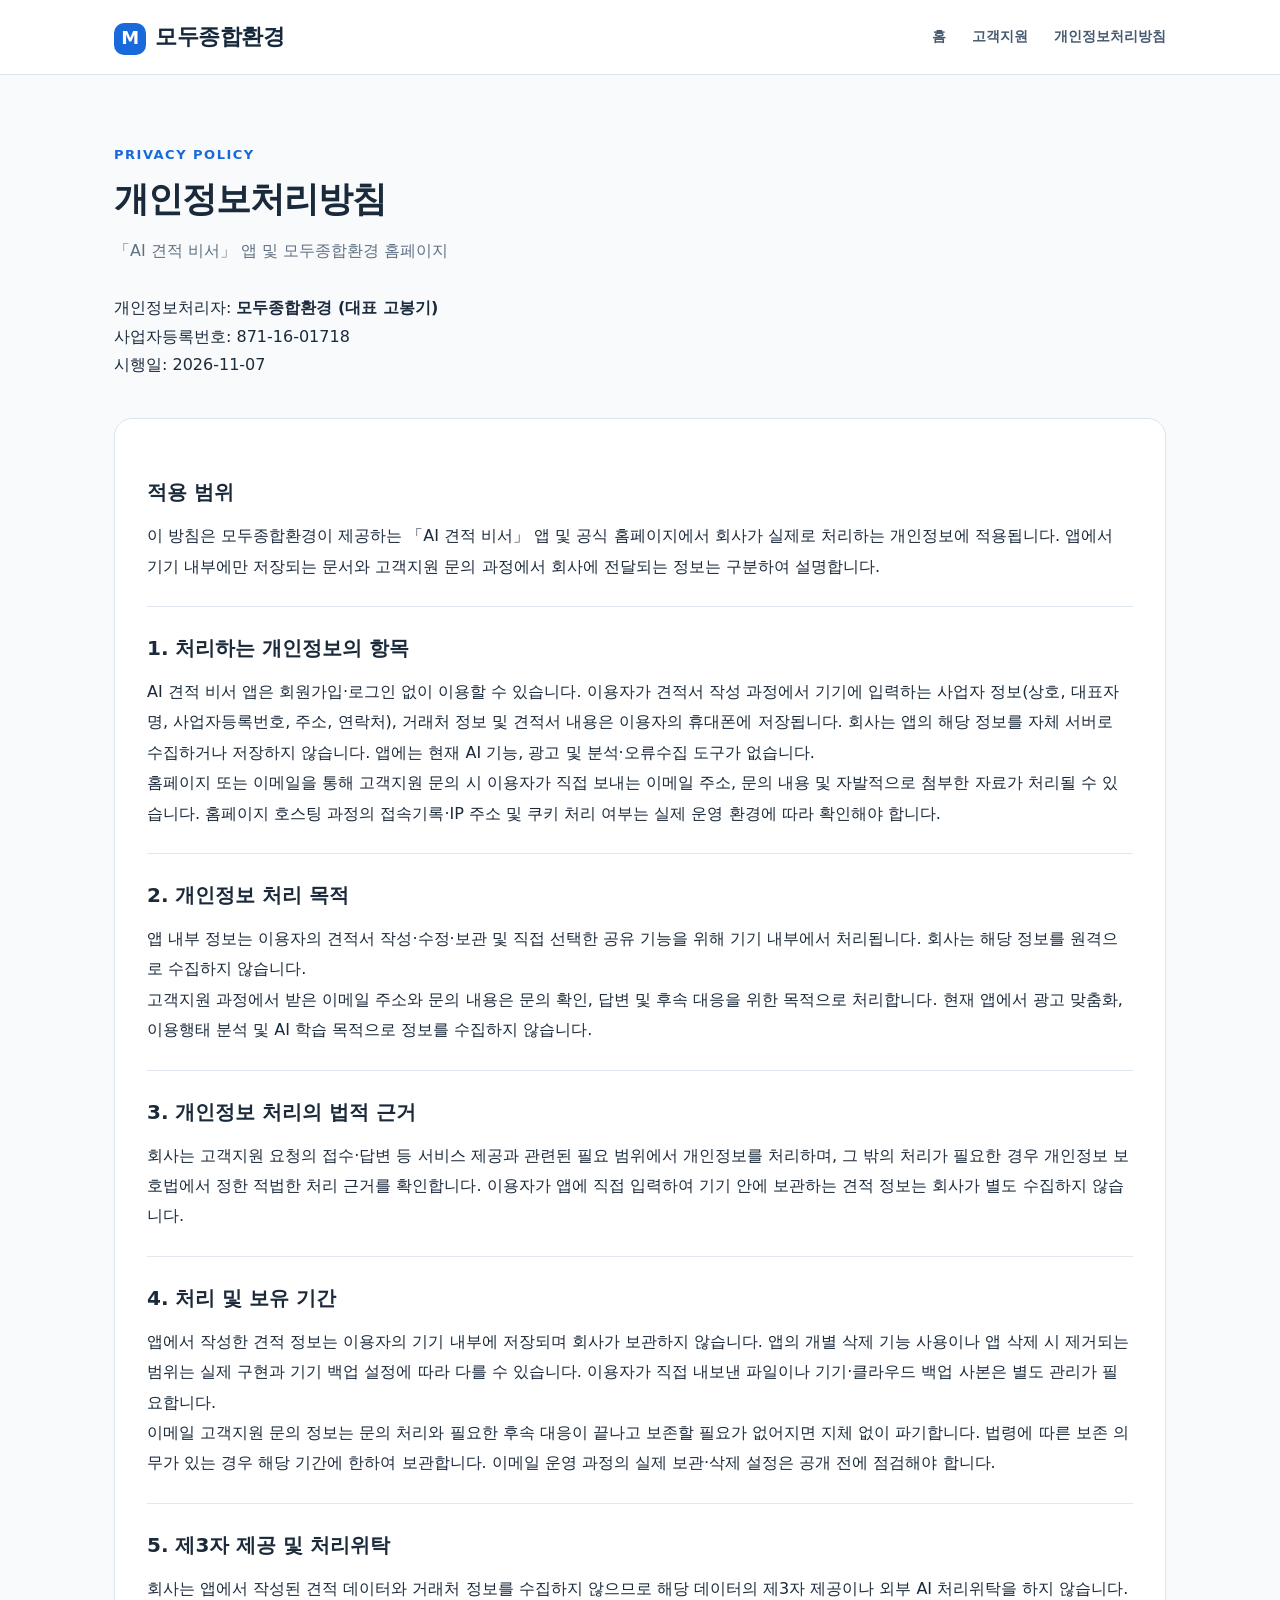
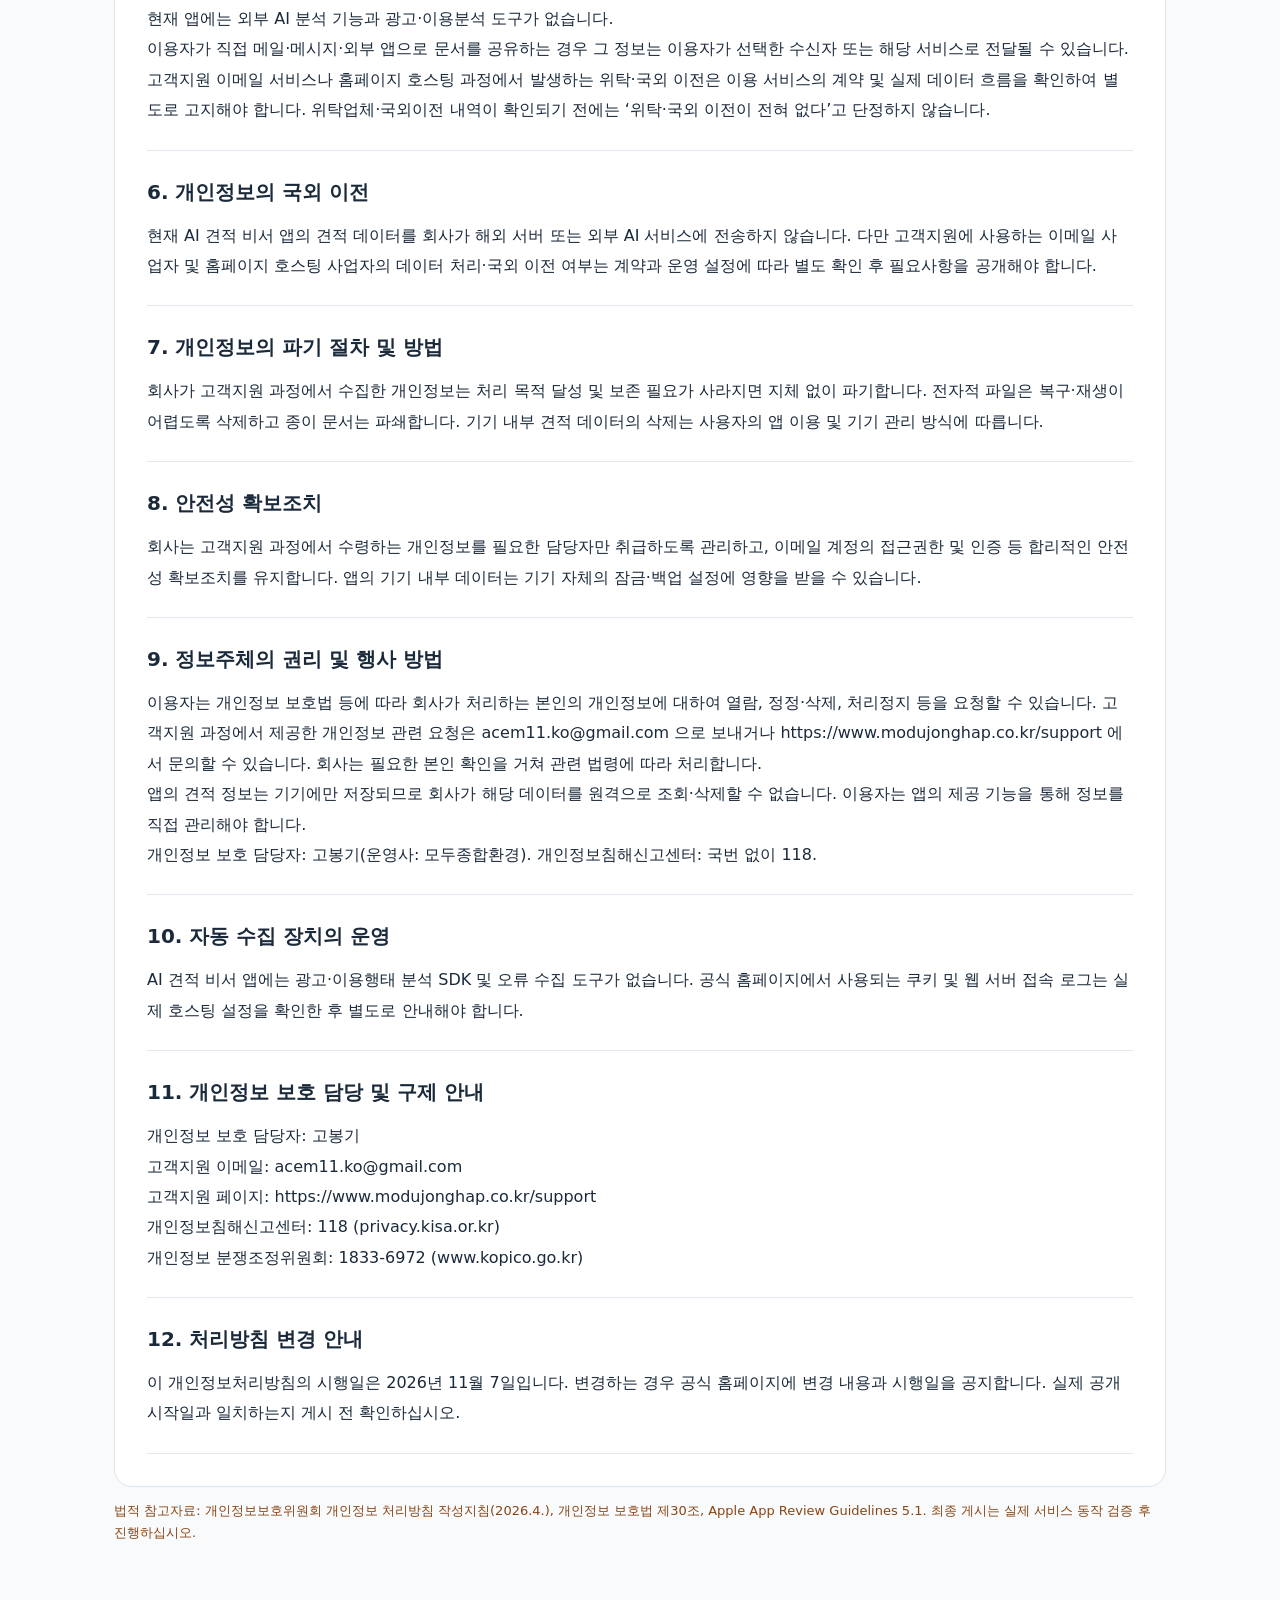
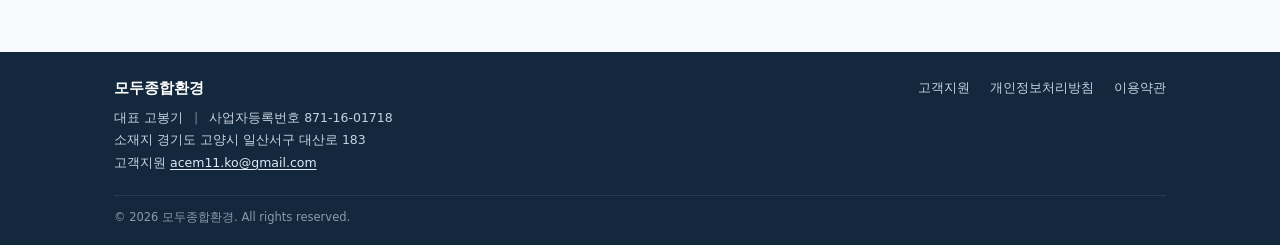
==== privacy/index.html @ b10fe16c "feat: Initialize modoo company site" ====
<!doctype html><html lang="ko"><head><meta charset="utf-8"><meta name="viewport" content="width=device-width,initial-scale=1"><title>개인정보처리방침 | AI 견적 비서</title><link rel="stylesheet" href="../styles.css"><style>.privacy-section{padding:24px 0;border-bottom:1px solid #e2e8f0}.privacy-section h2{font-size:20px;margin:0 0 12px}.privacy-text{white-space:pre-line;line-height:1.9;overflow-wrap:anywhere}.privacy-top{margin-top:24px}.privacy-status{font-size:13px;color:#8b4513}.privacy-meta{padding:14px 0;line-height:1.8}</style></head><body><header class="site-header"><div class="wrap header-inner"><a class="brand" href="../"><span class="brand-mark">M</span><span data-brand></span></a><nav class="nav"><a href="../">홈</a><a href="../support/">고객지원</a><a href="./">개인정보처리방침</a></nav></div></header><main class="page"><div class="wrap"><span class="eyebrow">PRIVACY POLICY</span><h1>개인정보처리방침</h1><p class="lead">「<span data-field="appName"></span>」 앱 및 모두종합환경 홈페이지</p><div class="privacy-meta">개인정보처리자: <strong data-field="privacyController"></strong><br>사업자등록번호: <span data-field="registrationNumber"></span><br>시행일: <span data-field="privacyEffectiveDate"></span></div><div class="notice" data-setup-warning><strong>게시 전 검토가 필요한 초안입니다.</strong> 고객지원 이메일·웹 호스팅의 개인정보 처리와 앱 삭제·백업 동작을 게시 전에 확인해야 합니다. 확인되지 않은 정책을 사실로 공표하지 마세요.</div><div class="panel privacy-top"><section class="privacy-section"><h2>적용 범위</h2><div class="privacy-text" data-field="privacyScope"></div></section><section class="privacy-section"><h2>1. 처리하는 개인정보의 항목</h2><div class="privacy-text" data-field="privacyCollected"></div></section><section class="privacy-section"><h2>2. 개인정보 처리 목적</h2><div class="privacy-text" data-field="privacyPurpose"></div></section><section class="privacy-section"><h2>3. 개인정보 처리의 법적 근거</h2><div class="privacy-text" data-field="privacyBasis"></div></section><section class="privacy-section"><h2>4. 처리 및 보유 기간</h2><div class="privacy-text" data-field="privacyRetention"></div></section><section class="privacy-section"><h2>5. 제3자 제공 및 처리위탁</h2><div class="privacy-text" data-field="privacyThirdParties"></div></section><section class="privacy-section"><h2>6. 개인정보의 국외 이전</h2><div class="privacy-text" data-field="privacyOverseas"></div></section><section class="privacy-section"><h2>7. 개인정보의 파기 절차 및 방법</h2><div class="privacy-text" data-field="privacyDestruction"></div></section><section class="privacy-section"><h2>8. 안전성 확보조치</h2><div class="privacy-text" data-field="privacySecurity"></div></section><section class="privacy-section"><h2>9. 정보주체의 권리 및 행사 방법</h2><div class="privacy-text" data-field="privacyRights"></div></section><section class="privacy-section"><h2>10. 자동 수집 장치의 운영</h2><div class="privacy-text" data-field="privacyCookies"></div></section><section class="privacy-section"><h2>11. 개인정보 보호 담당 및 구제 안내</h2><div class="privacy-text" data-field="privacyOfficer"></div></section><section class="privacy-section"><h2>12. 처리방침 변경 안내</h2><div class="privacy-text" data-field="privacyChanges"></div></section></div><p class="privacy-status">법적 참고자료: 개인정보보호위원회 개인정보 처리방침 작성지침(2026.4.), 개인정보 보호법 제30조, Apple App Review Guidelines 5.1. 최종 게시는 실제 서비스 동작 검증 후 진행하십시오.</p></div></main><footer class="footer compact-footer"><div class="wrap"><div class="footer-flex"><div class="footer-company"><strong data-brand></strong><p>대표 <span data-field="representative"></span> <span class="footer-sep">|</span> 사업자등록번호 <span data-field="registrationNumber"></span></p><p>소재지 <span data-field="location"></span></p><p>고객지원 <a href="mailto:acem11.ko@gmail.com">acem11.ko@gmail.com</a></p></div><nav class="footer-links" aria-label="하단 메뉴"><a href="../support/">고객지원</a><a href="../privacy/">개인정보처리방침</a><a href="../terms/">이용약관</a></nav></div><div class="footer-copy">© <span data-year></span> <span data-brand></span>. All rights reserved.</div></div></footer><script src="../config.js"></script><script src="../app.js"></script><script>window.addEventListener('DOMContentLoaded',function(){const s=window.SITE_CONFIG||{};const requires=Object.keys(s).some(k=>k.startsWith('privacy')&&typeof s[k]==='string'&&(/\[확인 필요|\[.*입력 필요/.test(s[k])));document.querySelectorAll('[data-setup-warning]').forEach(e=>e.hidden=!(requires||!s.supportEmail||!s.privacyEffectiveDate));});</script></body></html>
---- styles.css ----
:root{--navy:#15283c;--ink:#1b2a3b;--muted:#617183;--line:#dce4ec;--blue:#1769dc;--pale:#edf5ff;--bg:#f8fafc;--white:#fff;--radius:18px}*{box-sizing:border-box}html{scroll-behavior:smooth}body{margin:0;font-family:Pretendard,'Apple SD Gothic Neo','Malgun Gothic',system-ui,sans-serif;color:var(--ink);background:var(--bg);line-height:1.7}a{color:inherit;text-decoration:none}.wrap{max-width:1100px;margin:auto;padding:0 24px}.site-header{background:white;border-bottom:1px solid var(--line);position:sticky;top:0;z-index:10}.header-inner{display:flex;align-items:center;justify-content:space-between;min-height:74px;gap:20px}.brand{font-size:22px;font-weight:800;letter-spacing:-.5px;color:var(--navy)}.brand-mark{display:inline-flex;align-items:center;justify-content:center;width:32px;height:32px;border-radius:10px;background:var(--blue);color:#fff;margin-right:9px;font-size:18px}.nav{display:flex;gap:26px;font-size:14px;font-weight:650;color:#465b70}.nav a:hover,.footer a:hover{color:var(--blue)}.hero{background:linear-gradient(125deg,#eaf3ff 0%,#fff 70%);padding:100px 0 92px}.eyebrow{font-weight:800;color:var(--blue);font-size:13px;letter-spacing:1.5px;text-transform:uppercase}.hero h1{font-size:clamp(35px,5vw,58px);line-height:1.22;letter-spacing:-2px;margin:17px 0 22px}.hero p{max-width:640px;font-size:18px;color:#53687c}.actions{display:flex;flex-wrap:wrap;gap:12px;margin-top:29px}.btn{display:inline-block;padding:12px 23px;border-radius:11px;background:var(--blue);color:#fff;font-weight:700;font-size:14px}.btn.secondary{background:white;color:var(--navy);border:1px solid var(--line)}.section{padding:72px 0}.section h2,.page h1{font-size:clamp(26px,4vw,35px);letter-spacing:-1px;line-height:1.3;margin:10px 0 14px}.lead{color:var(--muted);max-width:700px;margin-top:0}.cards{display:grid;grid-template-columns:repeat(3,1fr);gap:18px;margin-top:28px}.card{background:white;border:1px solid var(--line);border-radius:var(--radius);padding:27px}.card .symbol{font-size:26px;margin-bottom:12px}.card h3{font-size:18px;margin:2px 0 7px}.card p{font-size:14px;color:var(--muted);margin:0}.band{background:#eaf3ff;border-radius:22px;padding:40px;display:flex;align-items:center;justify-content:space-between;gap:26px}.band h2{margin:0 0 10px}.band p{margin:0;color:#53687c}.page{padding:65px 0 95px;min-height:65vh}.panel{background:#fff;border:1px solid var(--line);border-radius:var(--radius);padding:32px;margin-top:26px}.meta{display:grid;grid-template-columns:190px 1fr;gap:0}.meta dt,.meta dd{padding:15px 0;margin:0;border-bottom:1px solid var(--line);font-size:15px}.meta dt{color:var(--muted)}.meta dd{font-weight:600;overflow-wrap:anywhere}.notice{border-left:4px solid #df9b2d;background:#fff9ed;padding:16px 18px;color:#775319;border-radius:8px;font-size:14px}.item{padding:20px 0;border-bottom:1px solid var(--line)}.item:last-child{border:0}.item h3{font-size:17px;margin:0 0 8px}.item p{margin:0;color:#52677b;white-space:pre-line;overflow-wrap:anywhere}.footer{background:#13283d;color:#c7d2df;padding:38px 0;font-size:13px}.footer-flex{display:flex;justify-content:space-between;flex-wrap:wrap;gap:25px}.footer strong{display:block;color:#fff;font-size:18px;margin-bottom:10px}.footer p{margin:4px 0}.footer-links{display:flex;gap:20px;flex-wrap:wrap}.muted{color:var(--muted)}.status{color:#a26216}.contact-value{overflow-wrap:anywhere}@media(max-width:700px){.header-inner{flex-direction:column;align-items:flex-start;padding:17px 0;gap:10px}.nav{gap:16px;flex-wrap:wrap;font-size:13px}.hero{padding:72px 0}.cards{grid-template-columns:1fr}.band{display:block;padding:25px}.band .btn{margin-top:18px}.meta{grid-template-columns:1fr}.meta dt{border:0;padding-bottom:0}.meta dd{padding-top:3px}.page{padding:38px 0 65px}.panel{padding:24px}}

/* App intro section — 2026-11-07 */
.app-showcase{padding:88px 0 78px;background:linear-gradient(136deg,#edf5ff 0%,#fff 63%,#eaf3ff 100%);border-top:1px solid #e3edfa}
.app-hero-grid{display:grid;grid-template-columns:1.1fr .9fr;align-items:center;gap:65px}
.app-copy h2{font-size:clamp(35px,4.5vw,53px);line-height:1.28;letter-spacing:-2px;margin:15px 0 21px}
.app-copy h2 em{font-style:normal;color:#1769dc}
.app-lead{font-size:18px;color:#455b70;line-height:1.9;margin:0 0 13px}
.app-note{font-size:13px;color:#77879a;line-height:1.75;margin:0}
.app-pill{display:inline-block;background:#dceafe;border:1px solid #bfd6fc;color:#2258a6;border-radius:99px;padding:5px 14px;font-size:13px;font-weight:750;margin-top:20px}
.app-hero-actions{display:flex;gap:11px;flex-wrap:wrap;margin-top:25px}
.plan-key{display:flex;gap:22px;flex-wrap:wrap;margin-top:26px;font-size:13px;color:#62758b}
.plan-key>span{display:flex;gap:8px;align-items:center}
.chip{font-size:11px;font-weight:850;letter-spacing:.2px;padding:5px 9px;border-radius:7px;display:inline-block;white-space:nowrap}
.chip.free{background:#e8f3ee;color:#267451}.chip.pro{background:#fff1d3;color:#925f02}
.hero-visual{background:#fff;border:1px solid #dce7f3;border-radius:24px;padding:17px;box-shadow:0 24px 62px #233d6820;transform:rotate(1deg)}
.visual-topline{font-size:13px;font-weight:800;color:#273e5a;padding:2px 6px 13px}.visual-mini{float:right;color:#8ca1b5;font-size:11px;font-weight:500}
.mini-dot{display:inline-block;background:#377bd6;border-radius:50%;width:8px;height:8px;margin-right:7px}
.hero-visual img{width:100%;height:330px;object-fit:contain;display:block;border-radius:12px;background:#f7f9fc}
.visual-caption{padding:12px 6px 0;color:#63778d;font-size:12px;text-align:center}
.app-benefits{background:#fff}.section-heading{text-align:center;margin-bottom:33px}.section-heading .lead{margin:0 auto}.accent{color:#1769dc}
.feature-grid{display:grid;grid-template-columns:repeat(4,minmax(0,1fr));gap:19px}
.feature-card{background:#fff;border:1px solid #e2e8f1;border-radius:18px;overflow:hidden;box-shadow:0 6px 24px #203a600a;transition:transform .2s ease,box-shadow .2s ease}
.feature-card:hover{transform:translateY(-3px);box-shadow:0 14px 34px #203a6018}
.feature-img{height:196px;background:#f1f5fb;overflow:hidden}.feature-img img{width:100%;height:100%;object-fit:cover;object-position:center 35%}
.feature-text{padding:21px}.feature-top{display:flex;align-items:center;justify-content:space-between;gap:5px}.step{font-size:14px;font-weight:800;color:#1769dc}
.feature-text h3{margin:13px 0 10px;font-size:19px;letter-spacing:-.5px}.feature-text p{font-size:13px;line-height:1.85;color:#65768b;margin:0}
.action-card{display:flex;align-items:center;background:#1e3a5b;border-color:#1e3a5b;color:white}.action-card .feature-text{padding:26px}.action-card .eyebrow{color:#9ac7ff}.action-card h3{font-size:22px}.action-card p{color:#d1deee}.action-card .btn{display:block;background:white;color:#173b6a;margin-top:21px;text-align:center}.action-card .email-plain{display:block;margin-top:15px;font-size:12px;color:#d1deee;overflow-wrap:anywhere}
.app-footnote{margin-top:22px;color:#8390a1;font-size:12px}
@media(max-width:1050px){.feature-grid{grid-template-columns:repeat(2,minmax(0,1fr))}.app-hero-grid{gap:25px}.hero-visual img{height:285px}}
@media(max-width:700px){.app-showcase{padding:52px 0}.app-hero-grid{grid-template-columns:1fr;gap:27px}.app-copy h2{font-size:34px;letter-spacing:-1px}.app-lead{font-size:16px}.hero-visual{transform:none}.feature-grid{grid-template-columns:1fr}.feature-img{height:220px}.section-heading{text-align:left}.section-heading .lead{margin:0}}

/* Compact, accessible legal footer */
.compact-footer{padding:26px 0 18px;font-size:12.5px;line-height:1.65}
.compact-footer .footer-flex{align-items:flex-start;gap:18px 32px}
.compact-footer .footer-company strong{font-size:15px;line-height:1.45;margin-bottom:8px;font-weight:750}
.compact-footer .footer-company p{margin:2px 0;color:#c7d2df}
.compact-footer .footer-company a{color:#e1eaf6;text-decoration:underline;text-underline-offset:2px}
.compact-footer .footer-sep{opacity:.55;margin:0 7px}
.compact-footer .footer-links{gap:10px 20px;font-size:12.5px}
.compact-footer .footer-copy{font-size:11.5px;opacity:.67;border-top:1px solid rgba(255,255,255,.14);padding-top:12px;margin-top:19px}
@media(max-width:700px){.compact-footer{padding:24px 0 16px}.compact-footer .footer-flex{display:block}.compact-footer .footer-links{margin-top:16px}.compact-footer .footer-company p{font-size:12px}}
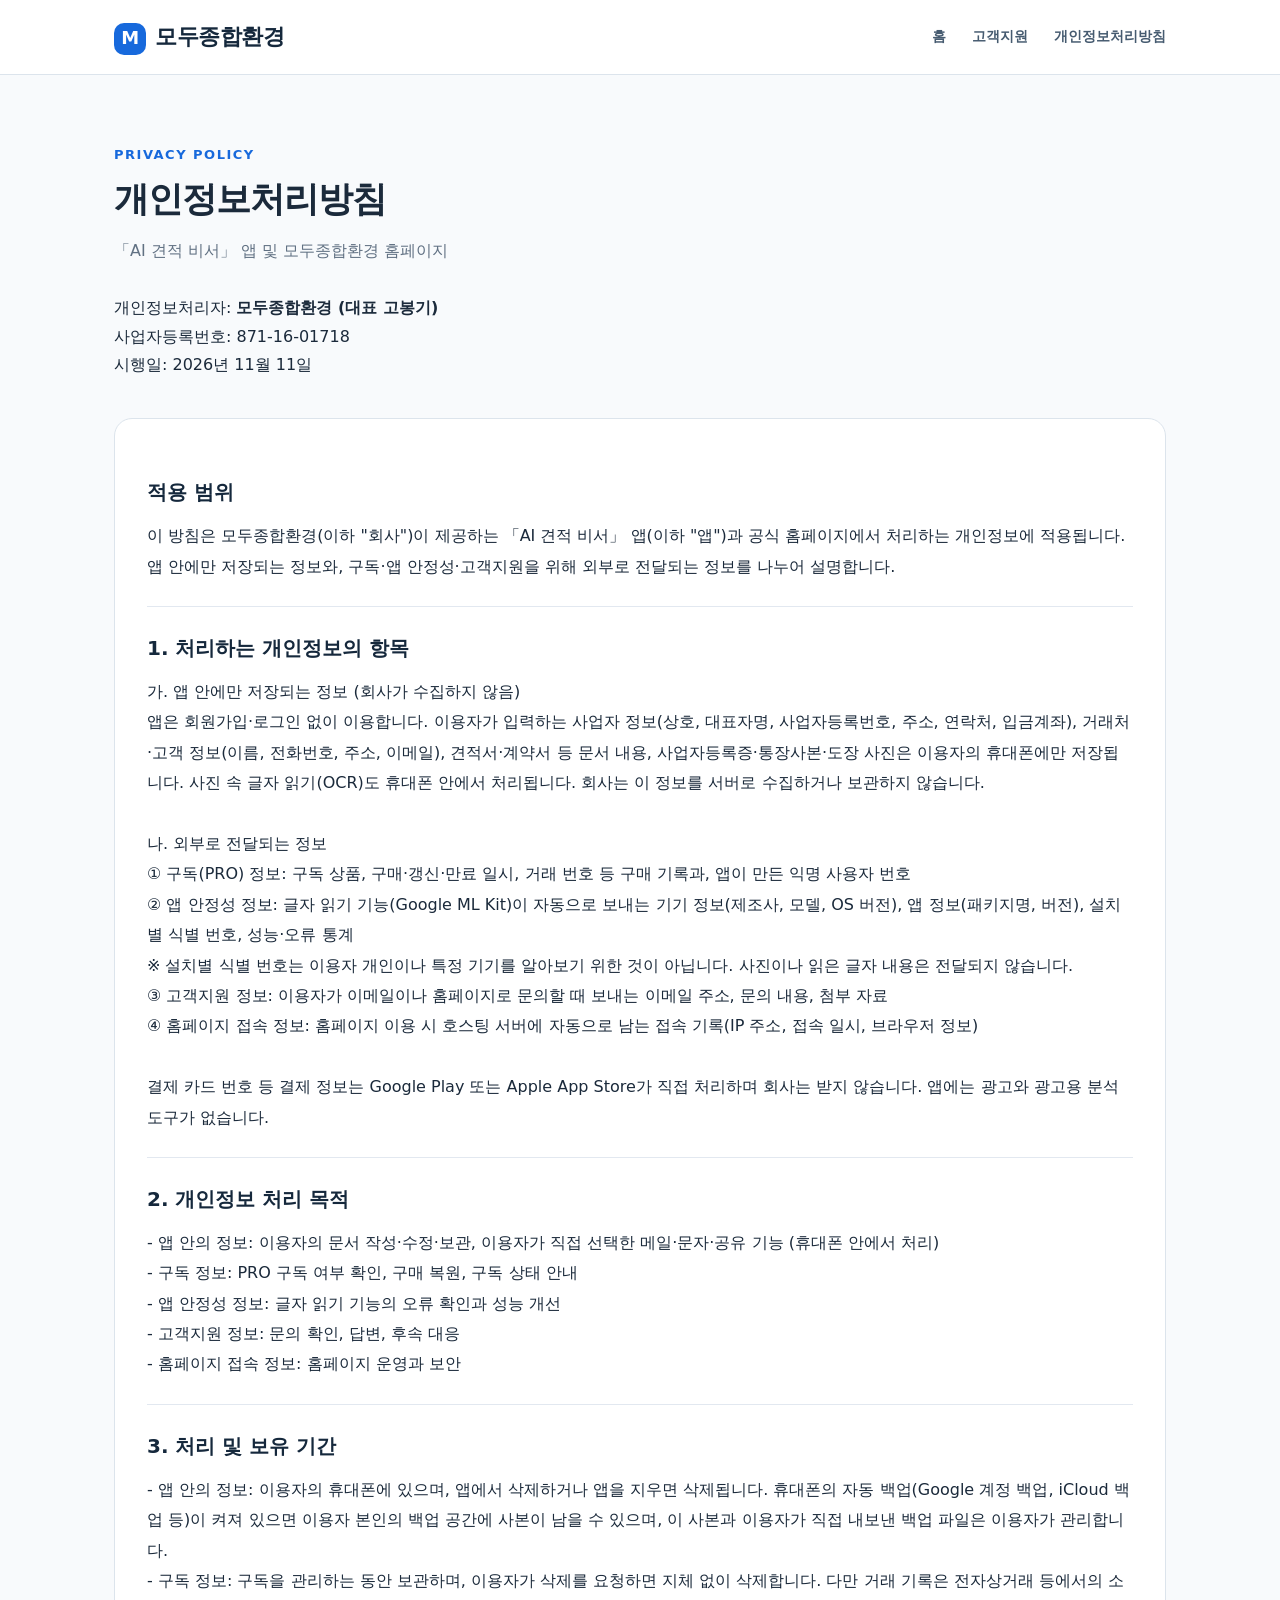
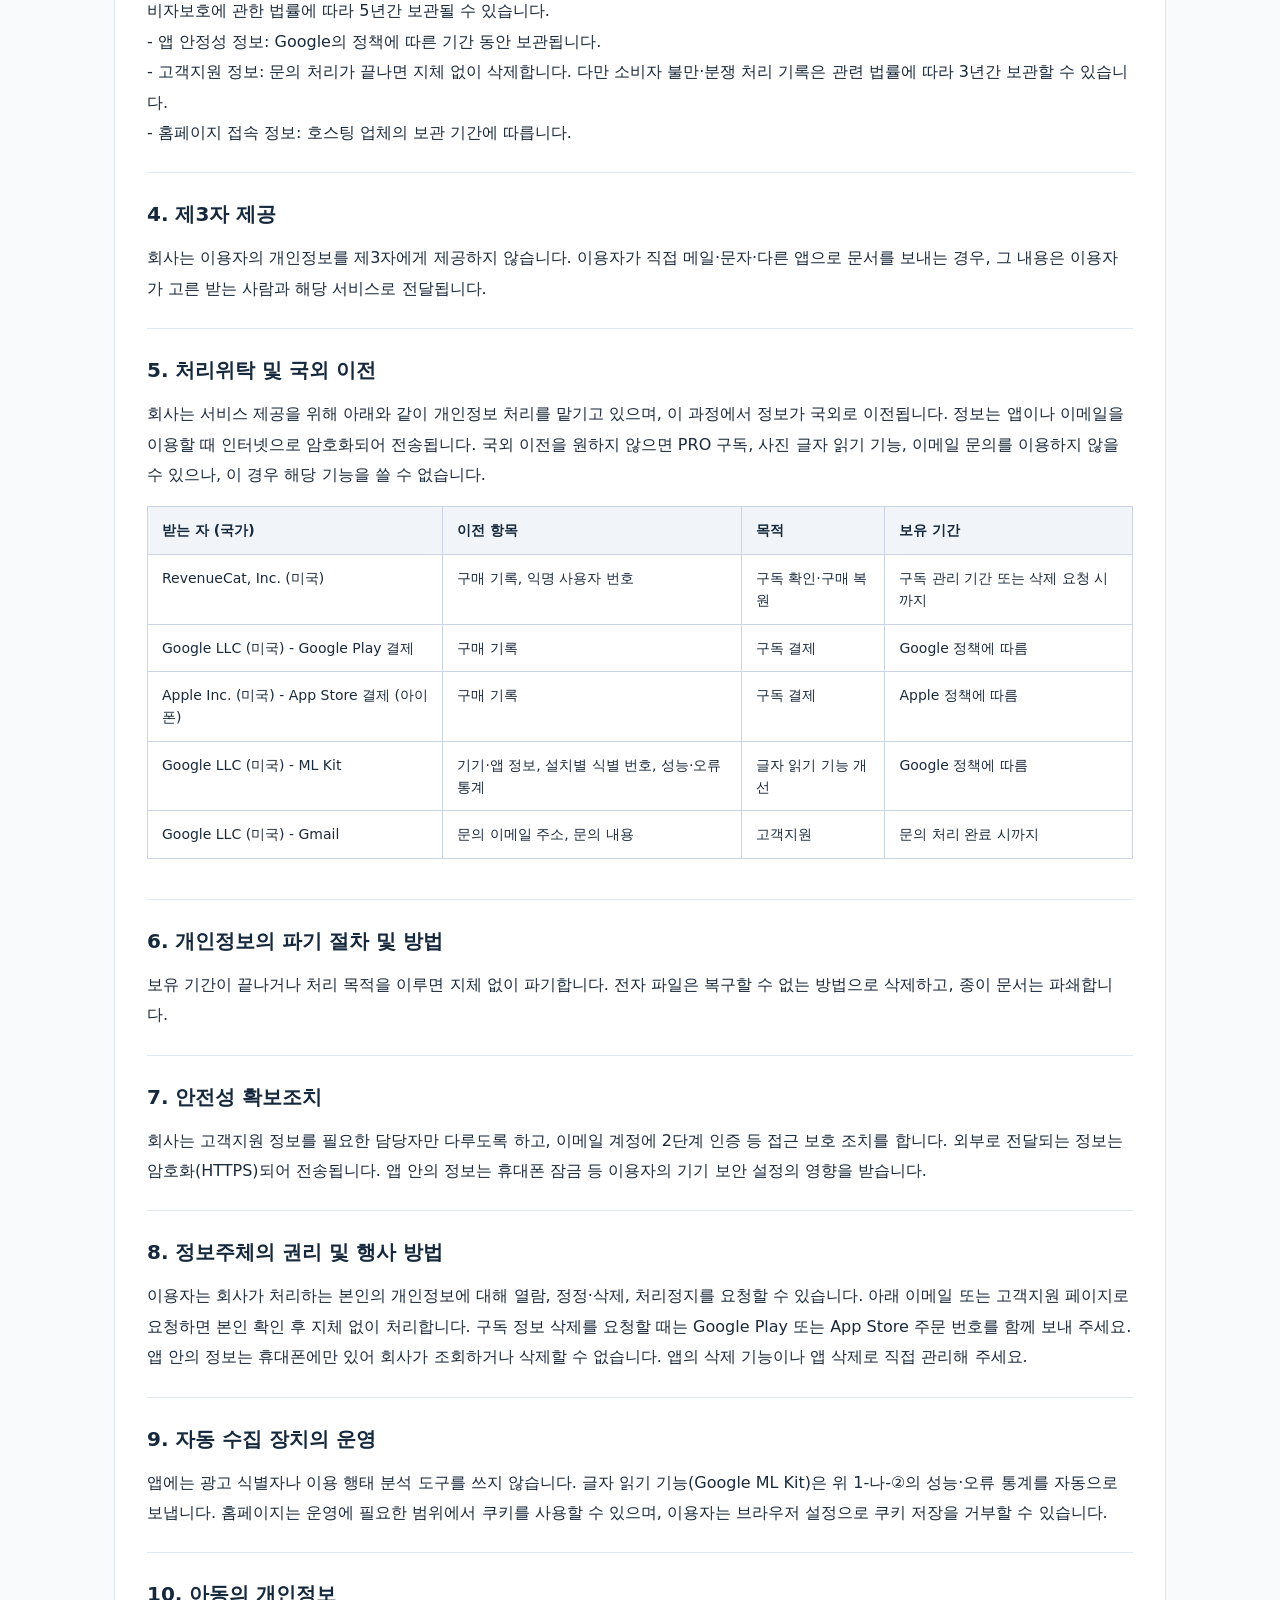
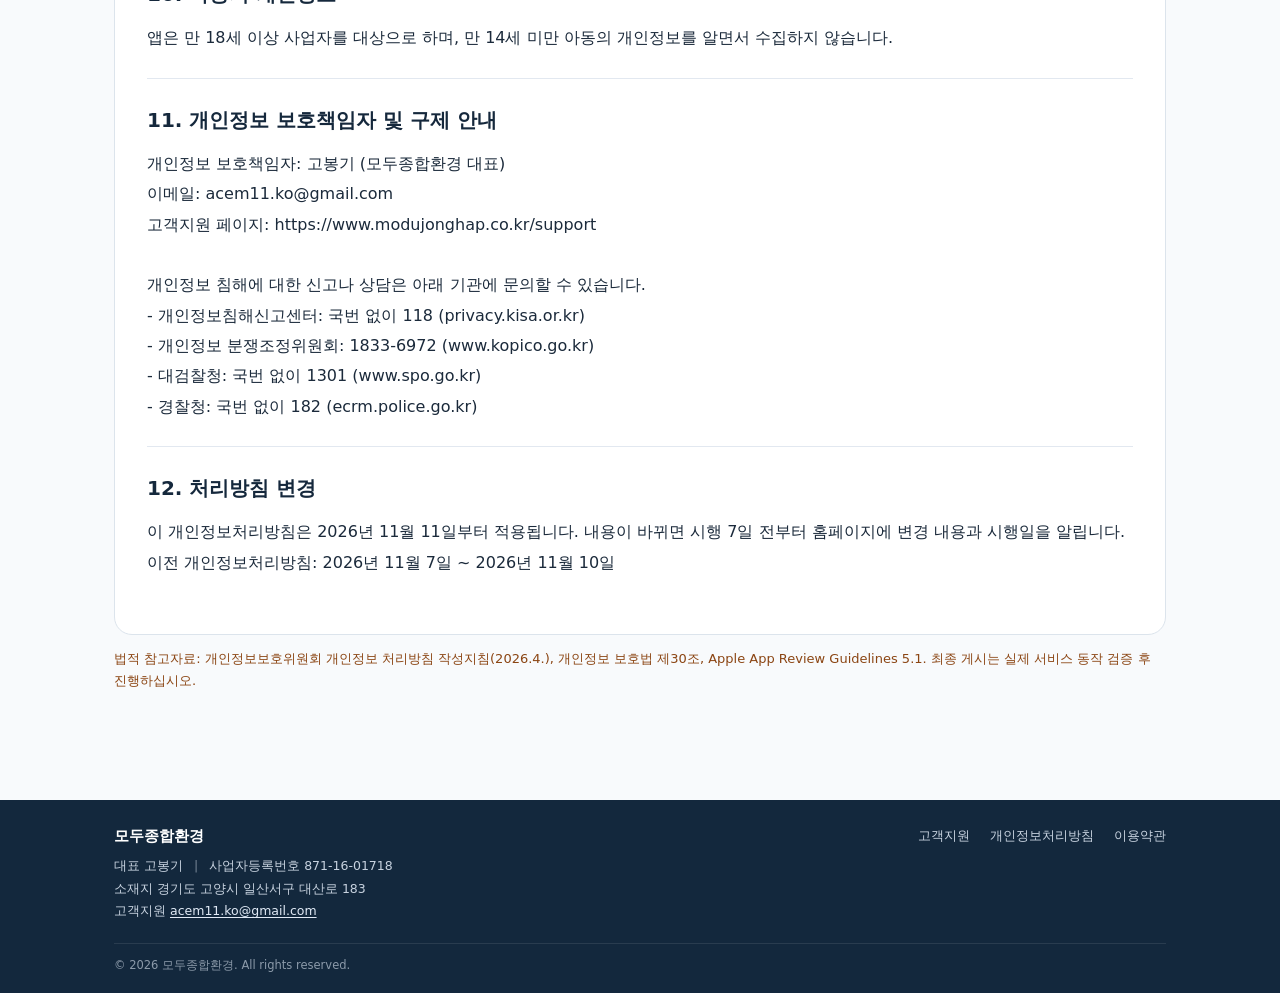
==== commit 4cf7cfc8: "docs: update privacy policy according to latest revisions" ====
--- a/privacy/index.html
+++ b/privacy/index.html
@@ -1 +1 @@
-<!doctype html><html lang="ko"><head><meta charset="utf-8"><meta name="viewport" content="width=device-width,initial-scale=1"><title>개인정보처리방침 | AI 견적 비서</title><link rel="stylesheet" href="../styles.css"><style>.privacy-section{padding:24px 0;border-bottom:1px solid #e2e8f0}.privacy-section h2{font-size:20px;margin:0 0 12px}.privacy-text{white-space:pre-line;line-height:1.9;overflow-wrap:anywhere}.privacy-top{margin-top:24px}.privacy-status{font-size:13px;color:#8b4513}.privacy-meta{padding:14px 0;line-height:1.8}</style></head><body><header class="site-header"><div class="wrap header-inner"><a class="brand" href="../"><span class="brand-mark">M</span><span data-brand></span></a><nav class="nav"><a href="../">홈</a><a href="../support/">고객지원</a><a href="./">개인정보처리방침</a></nav></div></header><main class="page"><div class="wrap"><span class="eyebrow">PRIVACY POLICY</span><h1>개인정보처리방침</h1><p class="lead">「<span data-field="appName"></span>」 앱 및 모두종합환경 홈페이지</p><div class="privacy-meta">개인정보처리자: <strong data-field="privacyController"></strong><br>사업자등록번호: <span data-field="registrationNumber"></span><br>시행일: <span data-field="privacyEffectiveDate"></span></div><div class="notice" data-setup-warning><strong>게시 전 검토가 필요한 초안입니다.</strong> 고객지원 이메일·웹 호스팅의 개인정보 처리와 앱 삭제·백업 동작을 게시 전에 확인해야 합니다. 확인되지 않은 정책을 사실로 공표하지 마세요.</div><div class="panel privacy-top"><section class="privacy-section"><h2>적용 범위</h2><div class="privacy-text" data-field="privacyScope"></div></section><section class="privacy-section"><h2>1. 처리하는 개인정보의 항목</h2><div class="privacy-text" data-field="privacyCollected"></div></section><section class="privacy-section"><h2>2. 개인정보 처리 목적</h2><div class="privacy-text" data-field="privacyPurpose"></div></section><section class="privacy-section"><h2>3. 개인정보 처리의 법적 근거</h2><div class="privacy-text" data-field="privacyBasis"></div></section><section class="privacy-section"><h2>4. 처리 및 보유 기간</h2><div class="privacy-text" data-field="privacyRetention"></div></section><section class="privacy-section"><h2>5. 제3자 제공 및 처리위탁</h2><div class="privacy-text" data-field="privacyThirdParties"></div></section><section class="privacy-section"><h2>6. 개인정보의 국외 이전</h2><div class="privacy-text" data-field="privacyOverseas"></div></section><section class="privacy-section"><h2>7. 개인정보의 파기 절차 및 방법</h2><div class="privacy-text" data-field="privacyDestruction"></div></section><section class="privacy-section"><h2>8. 안전성 확보조치</h2><div class="privacy-text" data-field="privacySecurity"></div></section><section class="privacy-section"><h2>9. 정보주체의 권리 및 행사 방법</h2><div class="privacy-text" data-field="privacyRights"></div></section><section class="privacy-section"><h2>10. 자동 수집 장치의 운영</h2><div class="privacy-text" data-field="privacyCookies"></div></section><section class="privacy-section"><h2>11. 개인정보 보호 담당 및 구제 안내</h2><div class="privacy-text" data-field="privacyOfficer"></div></section><section class="privacy-section"><h2>12. 처리방침 변경 안내</h2><div class="privacy-text" data-field="privacyChanges"></div></section></div><p class="privacy-status">법적 참고자료: 개인정보보호위원회 개인정보 처리방침 작성지침(2026.4.), 개인정보 보호법 제30조, Apple App Review Guidelines 5.1. 최종 게시는 실제 서비스 동작 검증 후 진행하십시오.</p></div></main><footer class="footer compact-footer"><div class="wrap"><div class="footer-flex"><div class="footer-company"><strong data-brand></strong><p>대표 <span data-field="representative"></span> <span class="footer-sep">|</span> 사업자등록번호 <span data-field="registrationNumber"></span></p><p>소재지 <span data-field="location"></span></p><p>고객지원 <a href="mailto:acem11.ko@gmail.com">acem11.ko@gmail.com</a></p></div><nav class="footer-links" aria-label="하단 메뉴"><a href="../support/">고객지원</a><a href="../privacy/">개인정보처리방침</a><a href="../terms/">이용약관</a></nav></div><div class="footer-copy">© <span data-year></span> <span data-brand></span>. All rights reserved.</div></div></footer><script src="../config.js"></script><script src="../app.js"></script><script>window.addEventListener('DOMContentLoaded',function(){const s=window.SITE_CONFIG||{};const requires=Object.keys(s).some(k=>k.startsWith('privacy')&&typeof s[k]==='string'&&(/\[확인 필요|\[.*입력 필요/.test(s[k])));document.querySelectorAll('[data-setup-warning]').forEach(e=>e.hidden=!(requires||!s.supportEmail||!s.privacyEffectiveDate));});</script></body></html>+<!doctype html><html lang="ko"><head><meta charset="utf-8"><meta name="viewport" content="width=device-width,initial-scale=1"><title>개인정보처리방침 | AI 견적 비서</title><link rel="stylesheet" href="../styles.css"><style>.privacy-section{padding:24px 0;border-bottom:1px solid #e2e8f0}.privacy-section:last-of-type{border-bottom:none}.privacy-section h2{font-size:20px;margin:0 0 12px;color:var(--navy)}.privacy-text{white-space:pre-line;line-height:1.9;overflow-wrap:anywhere}.privacy-top{margin-top:24px}.privacy-status{font-size:13px;color:#8b4513}.privacy-meta{padding:14px 0;line-height:1.8}.privacy-table-wrap{overflow-x:auto;margin:16px 0}.privacy-table{width:100%;border-collapse:collapse;font-size:14px;line-height:1.6}.privacy-table th,.privacy-table td{border:1px solid #cbd5e1;padding:12px 14px;text-align:left;vertical-align:top}.privacy-table th{background:#f1f5f9;color:var(--navy);font-weight:700}</style></head><body><header class="site-header"><div class="wrap header-inner"><a class="brand" href="../"><span class="brand-mark">M</span><span data-brand></span></a><nav class="nav"><a href="../">홈</a><a href="../support/">고객지원</a><a href="./">개인정보처리방침</a></nav></div></header><main class="page"><div class="wrap"><span class="eyebrow">PRIVACY POLICY</span><h1>개인정보처리방침</h1><p class="lead">「<span data-field="appName"></span>」 앱 및 모두종합환경 홈페이지</p><div class="privacy-meta">개인정보처리자: <strong data-field="privacyController"></strong><br>사업자등록번호: <span data-field="registrationNumber"></span><br>시행일: <span data-field="privacyEffectiveDate"></span></div><div class="panel privacy-top"><section class="privacy-section"><h2>적용 범위</h2><div class="privacy-text" data-field="privacyScope"></div></section><section class="privacy-section"><h2>1. 처리하는 개인정보의 항목</h2><div class="privacy-text" data-field="privacyCollected"></div></section><section class="privacy-section"><h2>2. 개인정보 처리 목적</h2><div class="privacy-text" data-field="privacyPurpose"></div></section><section class="privacy-section"><h2>3. 처리 및 보유 기간</h2><div class="privacy-text" data-field="privacyRetention"></div></section><section class="privacy-section"><h2>4. 제3자 제공</h2><div class="privacy-text" data-field="privacyThirdParties"></div></section><section class="privacy-section"><h2>5. 처리위탁 및 국외 이전</h2><div class="privacy-text" data-field="privacyConsignment"></div><div class="privacy-table-wrap"><table class="privacy-table"><thead><tr><th>받는 자 (국가)</th><th>이전 항목</th><th>목적</th><th>보유 기간</th></tr></thead><tbody><tr><td>RevenueCat, Inc. (미국)</td><td>구매 기록, 익명 사용자 번호</td><td>구독 확인·구매 복원</td><td>구독 관리 기간 또는 삭제 요청 시까지</td></tr><tr><td>Google LLC (미국) - Google Play 결제</td><td>구매 기록</td><td>구독 결제</td><td>Google 정책에 따름</td></tr><tr><td>Apple Inc. (미국) - App Store 결제 (아이폰)</td><td>구매 기록</td><td>구독 결제</td><td>Apple 정책에 따름</td></tr><tr><td>Google LLC (미국) - ML Kit</td><td>기기·앱 정보, 설치별 식별 번호, 성능·오류 통계</td><td>글자 읽기 기능 개선</td><td>Google 정책에 따름</td></tr><tr><td>Google LLC (미국) - Gmail</td><td>문의 이메일 주소, 문의 내용</td><td>고객지원</td><td>문의 처리 완료 시까지</td></tr></tbody></table></div></section><section class="privacy-section"><h2>6. 개인정보의 파기 절차 및 방법</h2><div class="privacy-text" data-field="privacyDestruction"></div></section><section class="privacy-section"><h2>7. 안전성 확보조치</h2><div class="privacy-text" data-field="privacySecurity"></div></section><section class="privacy-section"><h2>8. 정보주체의 권리 및 행사 방법</h2><div class="privacy-text" data-field="privacyRights"></div></section><section class="privacy-section"><h2>9. 자동 수집 장치의 운영</h2><div class="privacy-text" data-field="privacyCookies"></div></section><section class="privacy-section"><h2>10. 아동의 개인정보</h2><div class="privacy-text" data-field="privacyChildren"></div></section><section class="privacy-section"><h2>11. 개인정보 보호책임자 및 구제 안내</h2><div class="privacy-text" data-field="privacyOfficer"></div></section><section class="privacy-section"><h2>12. 처리방침 변경</h2><div class="privacy-text" data-field="privacyChanges"></div></section></div><p class="privacy-status">법적 참고자료: 개인정보보호위원회 개인정보 처리방침 작성지침(2026.4.), 개인정보 보호법 제30조, Apple App Review Guidelines 5.1. 최종 게시는 실제 서비스 동작 검증 후 진행하십시오.</p></div></main><footer class="footer compact-footer"><div class="wrap"><div class="footer-flex"><div class="footer-company"><strong data-brand></strong><p>대표 <span data-field="representative"></span> <span class="footer-sep">|</span> 사업자등록번호 <span data-field="registrationNumber"></span></p><p>소재지 <span data-field="location"></span></p><p>고객지원 <a href="mailto:acem11.ko@gmail.com">acem11.ko@gmail.com</a></p></div><nav class="footer-links" aria-label="하단 메뉴"><a href="../support/">고객지원</a><a href="../privacy/">개인정보처리방침</a><a href="../terms/">이용약관</a></nav></div><div class="footer-copy">© <span data-year></span> <span data-brand></span>. All rights reserved.</div></div></footer><script src="../config.js"></script><script src="../app.js"></script><script>window.addEventListener('DOMContentLoaded',function(){const s=window.SITE_CONFIG||{};const requires=Object.keys(s).some(k=>k.startsWith('privacy')&&typeof s[k]==='string'&&(/\[확인 필요|\[.*입력 필요/.test(s[k])));document.querySelectorAll('[data-setup-warning]').forEach(e=>e.hidden=!(requires||!s.supportEmail||!s.privacyEffectiveDate));});</script></body></html>
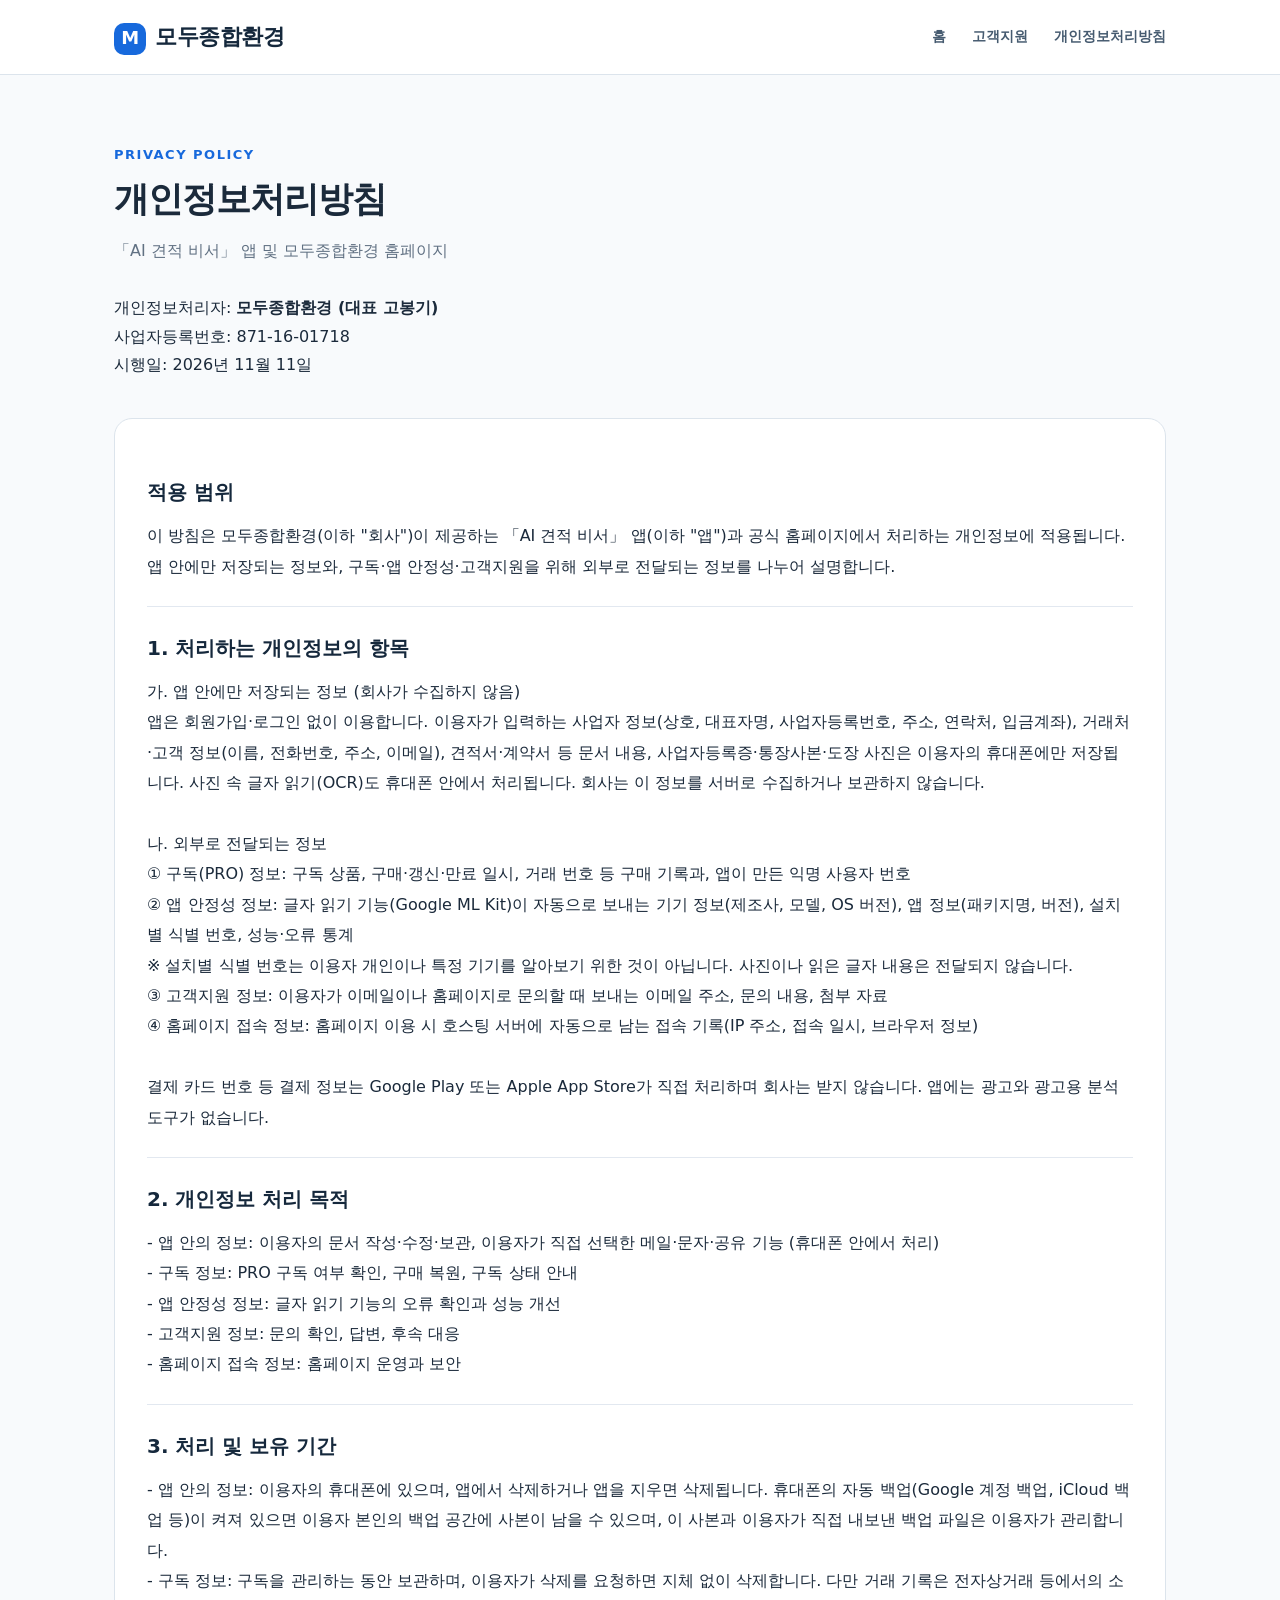
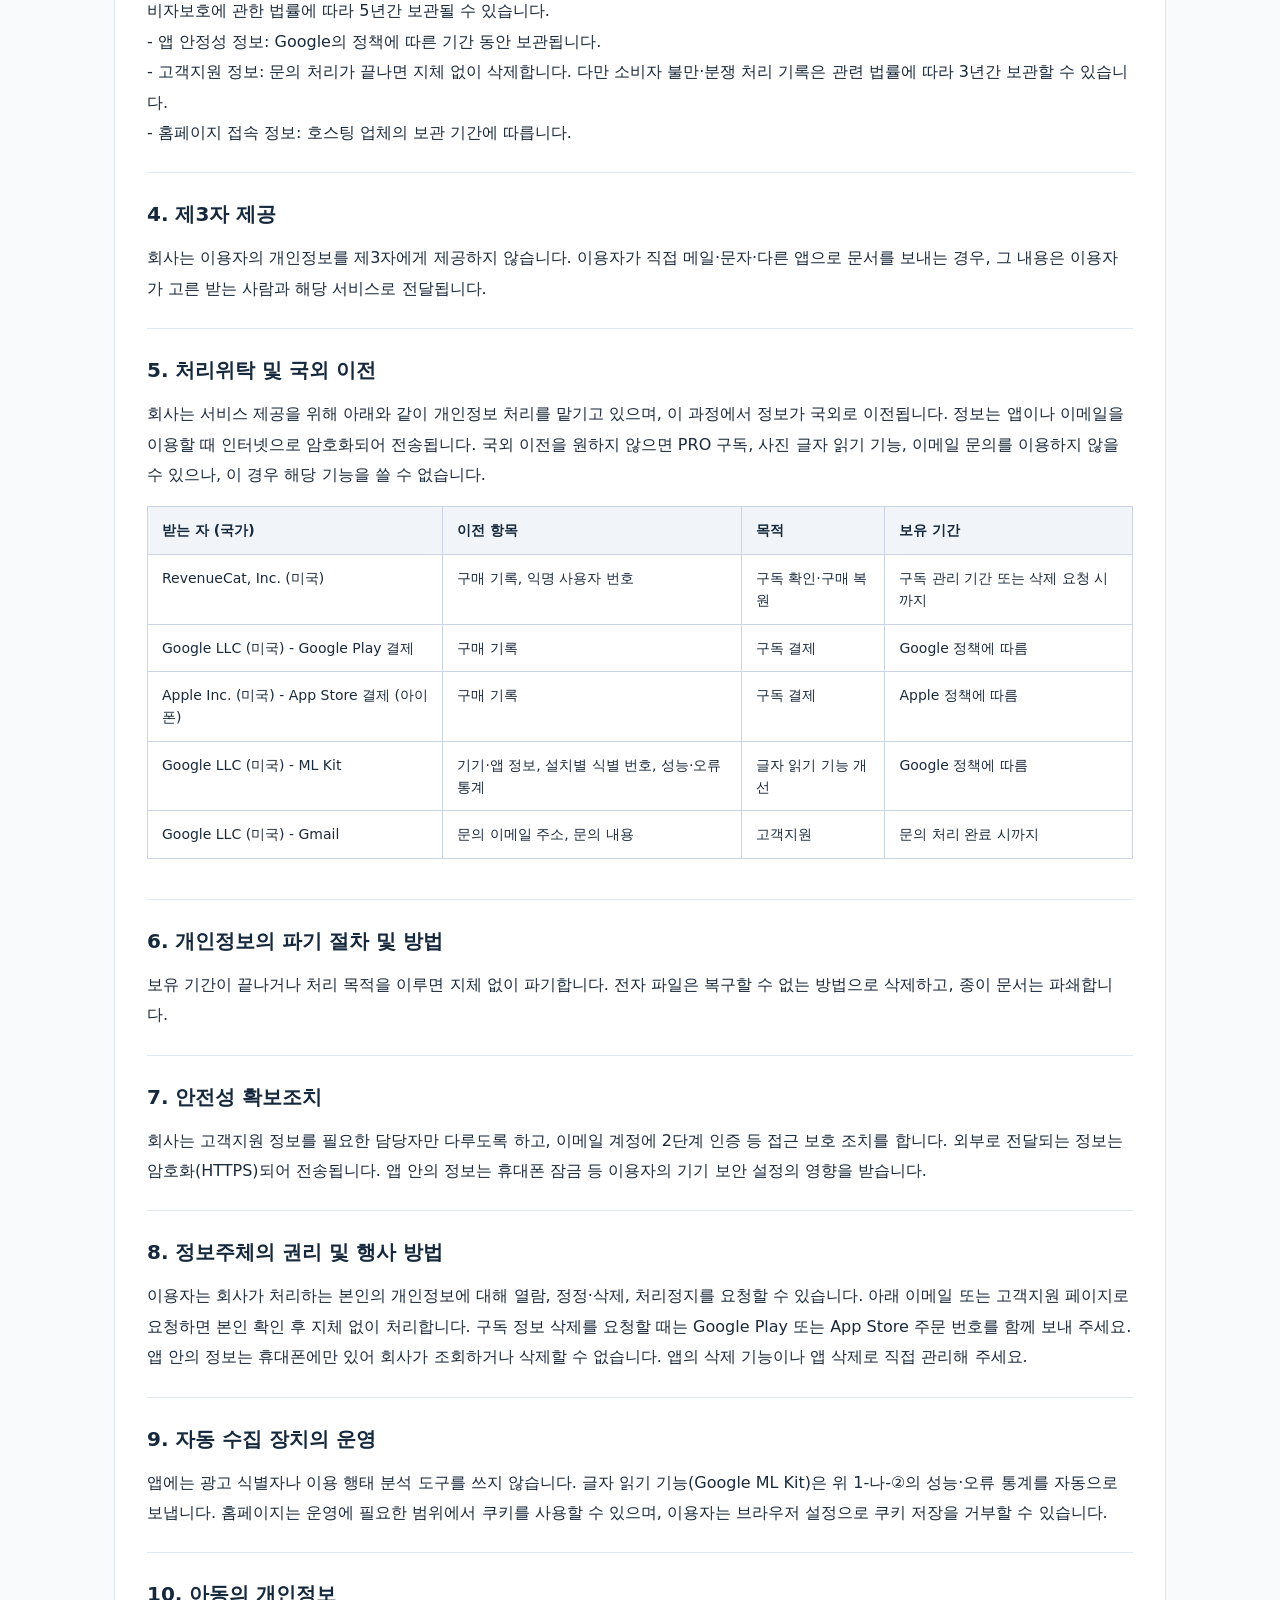
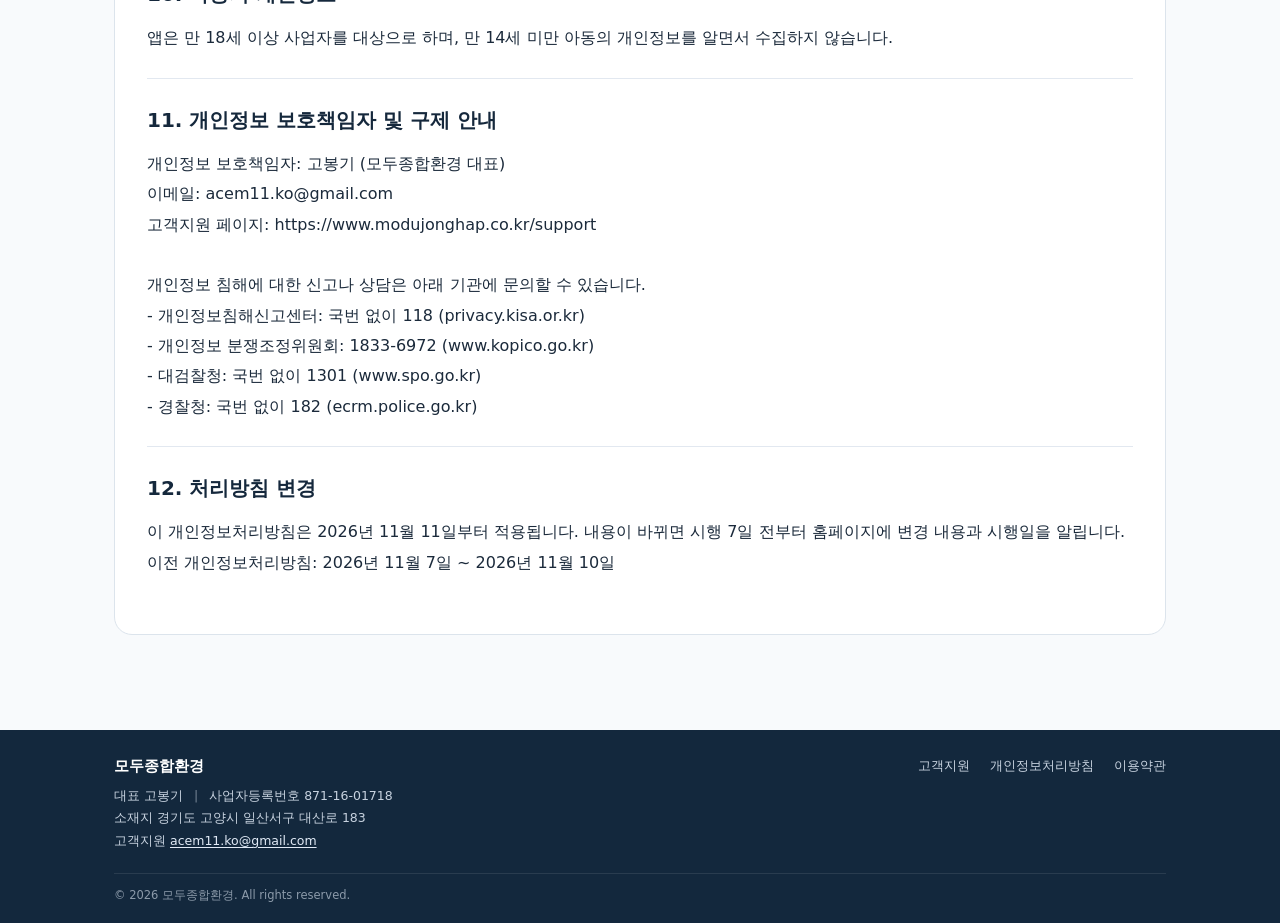
==== commit 5b2c7fea: "docs: remove legal reference notice at bottom of privacy page" ====
--- a/privacy/index.html
+++ b/privacy/index.html
@@ -1 +1 @@
-<!doctype html><html lang="ko"><head><meta charset="utf-8"><meta name="viewport" content="width=device-width,initial-scale=1"><title>개인정보처리방침 | AI 견적 비서</title><link rel="stylesheet" href="../styles.css"><style>.privacy-section{padding:24px 0;border-bottom:1px solid #e2e8f0}.privacy-section:last-of-type{border-bottom:none}.privacy-section h2{font-size:20px;margin:0 0 12px;color:var(--navy)}.privacy-text{white-space:pre-line;line-height:1.9;overflow-wrap:anywhere}.privacy-top{margin-top:24px}.privacy-status{font-size:13px;color:#8b4513}.privacy-meta{padding:14px 0;line-height:1.8}.privacy-table-wrap{overflow-x:auto;margin:16px 0}.privacy-table{width:100%;border-collapse:collapse;font-size:14px;line-height:1.6}.privacy-table th,.privacy-table td{border:1px solid #cbd5e1;padding:12px 14px;text-align:left;vertical-align:top}.privacy-table th{background:#f1f5f9;color:var(--navy);font-weight:700}</style></head><body><header class="site-header"><div class="wrap header-inner"><a class="brand" href="../"><span class="brand-mark">M</span><span data-brand></span></a><nav class="nav"><a href="../">홈</a><a href="../support/">고객지원</a><a href="./">개인정보처리방침</a></nav></div></header><main class="page"><div class="wrap"><span class="eyebrow">PRIVACY POLICY</span><h1>개인정보처리방침</h1><p class="lead">「<span data-field="appName"></span>」 앱 및 모두종합환경 홈페이지</p><div class="privacy-meta">개인정보처리자: <strong data-field="privacyController"></strong><br>사업자등록번호: <span data-field="registrationNumber"></span><br>시행일: <span data-field="privacyEffectiveDate"></span></div><div class="panel privacy-top"><section class="privacy-section"><h2>적용 범위</h2><div class="privacy-text" data-field="privacyScope"></div></section><section class="privacy-section"><h2>1. 처리하는 개인정보의 항목</h2><div class="privacy-text" data-field="privacyCollected"></div></section><section class="privacy-section"><h2>2. 개인정보 처리 목적</h2><div class="privacy-text" data-field="privacyPurpose"></div></section><section class="privacy-section"><h2>3. 처리 및 보유 기간</h2><div class="privacy-text" data-field="privacyRetention"></div></section><section class="privacy-section"><h2>4. 제3자 제공</h2><div class="privacy-text" data-field="privacyThirdParties"></div></section><section class="privacy-section"><h2>5. 처리위탁 및 국외 이전</h2><div class="privacy-text" data-field="privacyConsignment"></div><div class="privacy-table-wrap"><table class="privacy-table"><thead><tr><th>받는 자 (국가)</th><th>이전 항목</th><th>목적</th><th>보유 기간</th></tr></thead><tbody><tr><td>RevenueCat, Inc. (미국)</td><td>구매 기록, 익명 사용자 번호</td><td>구독 확인·구매 복원</td><td>구독 관리 기간 또는 삭제 요청 시까지</td></tr><tr><td>Google LLC (미국) - Google Play 결제</td><td>구매 기록</td><td>구독 결제</td><td>Google 정책에 따름</td></tr><tr><td>Apple Inc. (미국) - App Store 결제 (아이폰)</td><td>구매 기록</td><td>구독 결제</td><td>Apple 정책에 따름</td></tr><tr><td>Google LLC (미국) - ML Kit</td><td>기기·앱 정보, 설치별 식별 번호, 성능·오류 통계</td><td>글자 읽기 기능 개선</td><td>Google 정책에 따름</td></tr><tr><td>Google LLC (미국) - Gmail</td><td>문의 이메일 주소, 문의 내용</td><td>고객지원</td><td>문의 처리 완료 시까지</td></tr></tbody></table></div></section><section class="privacy-section"><h2>6. 개인정보의 파기 절차 및 방법</h2><div class="privacy-text" data-field="privacyDestruction"></div></section><section class="privacy-section"><h2>7. 안전성 확보조치</h2><div class="privacy-text" data-field="privacySecurity"></div></section><section class="privacy-section"><h2>8. 정보주체의 권리 및 행사 방법</h2><div class="privacy-text" data-field="privacyRights"></div></section><section class="privacy-section"><h2>9. 자동 수집 장치의 운영</h2><div class="privacy-text" data-field="privacyCookies"></div></section><section class="privacy-section"><h2>10. 아동의 개인정보</h2><div class="privacy-text" data-field="privacyChildren"></div></section><section class="privacy-section"><h2>11. 개인정보 보호책임자 및 구제 안내</h2><div class="privacy-text" data-field="privacyOfficer"></div></section><section class="privacy-section"><h2>12. 처리방침 변경</h2><div class="privacy-text" data-field="privacyChanges"></div></section></div><p class="privacy-status">법적 참고자료: 개인정보보호위원회 개인정보 처리방침 작성지침(2026.4.), 개인정보 보호법 제30조, Apple App Review Guidelines 5.1. 최종 게시는 실제 서비스 동작 검증 후 진행하십시오.</p></div></main><footer class="footer compact-footer"><div class="wrap"><div class="footer-flex"><div class="footer-company"><strong data-brand></strong><p>대표 <span data-field="representative"></span> <span class="footer-sep">|</span> 사업자등록번호 <span data-field="registrationNumber"></span></p><p>소재지 <span data-field="location"></span></p><p>고객지원 <a href="mailto:acem11.ko@gmail.com">acem11.ko@gmail.com</a></p></div><nav class="footer-links" aria-label="하단 메뉴"><a href="../support/">고객지원</a><a href="../privacy/">개인정보처리방침</a><a href="../terms/">이용약관</a></nav></div><div class="footer-copy">© <span data-year></span> <span data-brand></span>. All rights reserved.</div></div></footer><script src="../config.js"></script><script src="../app.js"></script><script>window.addEventListener('DOMContentLoaded',function(){const s=window.SITE_CONFIG||{};const requires=Object.keys(s).some(k=>k.startsWith('privacy')&&typeof s[k]==='string'&&(/\[확인 필요|\[.*입력 필요/.test(s[k])));document.querySelectorAll('[data-setup-warning]').forEach(e=>e.hidden=!(requires||!s.supportEmail||!s.privacyEffectiveDate));});</script></body></html>+<!doctype html><html lang="ko"><head><meta charset="utf-8"><meta name="viewport" content="width=device-width,initial-scale=1"><title>개인정보처리방침 | AI 견적 비서</title><link rel="stylesheet" href="../styles.css"><style>.privacy-section{padding:24px 0;border-bottom:1px solid #e2e8f0}.privacy-section:last-of-type{border-bottom:none}.privacy-section h2{font-size:20px;margin:0 0 12px;color:var(--navy)}.privacy-text{white-space:pre-line;line-height:1.9;overflow-wrap:anywhere}.privacy-top{margin-top:24px}.privacy-status{font-size:13px;color:#8b4513}.privacy-meta{padding:14px 0;line-height:1.8}.privacy-table-wrap{overflow-x:auto;margin:16px 0}.privacy-table{width:100%;border-collapse:collapse;font-size:14px;line-height:1.6}.privacy-table th,.privacy-table td{border:1px solid #cbd5e1;padding:12px 14px;text-align:left;vertical-align:top}.privacy-table th{background:#f1f5f9;color:var(--navy);font-weight:700}</style></head><body><header class="site-header"><div class="wrap header-inner"><a class="brand" href="../"><span class="brand-mark">M</span><span data-brand></span></a><nav class="nav"><a href="../">홈</a><a href="../support/">고객지원</a><a href="./">개인정보처리방침</a></nav></div></header><main class="page"><div class="wrap"><span class="eyebrow">PRIVACY POLICY</span><h1>개인정보처리방침</h1><p class="lead">「<span data-field="appName"></span>」 앱 및 모두종합환경 홈페이지</p><div class="privacy-meta">개인정보처리자: <strong data-field="privacyController"></strong><br>사업자등록번호: <span data-field="registrationNumber"></span><br>시행일: <span data-field="privacyEffectiveDate"></span></div><div class="panel privacy-top"><section class="privacy-section"><h2>적용 범위</h2><div class="privacy-text" data-field="privacyScope"></div></section><section class="privacy-section"><h2>1. 처리하는 개인정보의 항목</h2><div class="privacy-text" data-field="privacyCollected"></div></section><section class="privacy-section"><h2>2. 개인정보 처리 목적</h2><div class="privacy-text" data-field="privacyPurpose"></div></section><section class="privacy-section"><h2>3. 처리 및 보유 기간</h2><div class="privacy-text" data-field="privacyRetention"></div></section><section class="privacy-section"><h2>4. 제3자 제공</h2><div class="privacy-text" data-field="privacyThirdParties"></div></section><section class="privacy-section"><h2>5. 처리위탁 및 국외 이전</h2><div class="privacy-text" data-field="privacyConsignment"></div><div class="privacy-table-wrap"><table class="privacy-table"><thead><tr><th>받는 자 (국가)</th><th>이전 항목</th><th>목적</th><th>보유 기간</th></tr></thead><tbody><tr><td>RevenueCat, Inc. (미국)</td><td>구매 기록, 익명 사용자 번호</td><td>구독 확인·구매 복원</td><td>구독 관리 기간 또는 삭제 요청 시까지</td></tr><tr><td>Google LLC (미국) - Google Play 결제</td><td>구매 기록</td><td>구독 결제</td><td>Google 정책에 따름</td></tr><tr><td>Apple Inc. (미국) - App Store 결제 (아이폰)</td><td>구매 기록</td><td>구독 결제</td><td>Apple 정책에 따름</td></tr><tr><td>Google LLC (미국) - ML Kit</td><td>기기·앱 정보, 설치별 식별 번호, 성능·오류 통계</td><td>글자 읽기 기능 개선</td><td>Google 정책에 따름</td></tr><tr><td>Google LLC (미국) - Gmail</td><td>문의 이메일 주소, 문의 내용</td><td>고객지원</td><td>문의 처리 완료 시까지</td></tr></tbody></table></div></section><section class="privacy-section"><h2>6. 개인정보의 파기 절차 및 방법</h2><div class="privacy-text" data-field="privacyDestruction"></div></section><section class="privacy-section"><h2>7. 안전성 확보조치</h2><div class="privacy-text" data-field="privacySecurity"></div></section><section class="privacy-section"><h2>8. 정보주체의 권리 및 행사 방법</h2><div class="privacy-text" data-field="privacyRights"></div></section><section class="privacy-section"><h2>9. 자동 수집 장치의 운영</h2><div class="privacy-text" data-field="privacyCookies"></div></section><section class="privacy-section"><h2>10. 아동의 개인정보</h2><div class="privacy-text" data-field="privacyChildren"></div></section><section class="privacy-section"><h2>11. 개인정보 보호책임자 및 구제 안내</h2><div class="privacy-text" data-field="privacyOfficer"></div></section><section class="privacy-section"><h2>12. 처리방침 변경</h2><div class="privacy-text" data-field="privacyChanges"></div></section></div></div></main><footer class="footer compact-footer"><div class="wrap"><div class="footer-flex"><div class="footer-company"><strong data-brand></strong><p>대표 <span data-field="representative"></span> <span class="footer-sep">|</span> 사업자등록번호 <span data-field="registrationNumber"></span></p><p>소재지 <span data-field="location"></span></p><p>고객지원 <a href="mailto:acem11.ko@gmail.com">acem11.ko@gmail.com</a></p></div><nav class="footer-links" aria-label="하단 메뉴"><a href="../support/">고객지원</a><a href="../privacy/">개인정보처리방침</a><a href="../terms/">이용약관</a></nav></div><div class="footer-copy">© <span data-year></span> <span data-brand></span>. All rights reserved.</div></div></footer><script src="../config.js"></script><script src="../app.js"></script><script>window.addEventListener('DOMContentLoaded',function(){const s=window.SITE_CONFIG||{};const requires=Object.keys(s).some(k=>k.startsWith('privacy')&&typeof s[k]==='string'&&(/\[확인 필요|\[.*입력 필요/.test(s[k])));document.querySelectorAll('[data-setup-warning]').forEach(e=>e.hidden=!(requires||!s.supportEmail||!s.privacyEffectiveDate));});</script></body></html>
